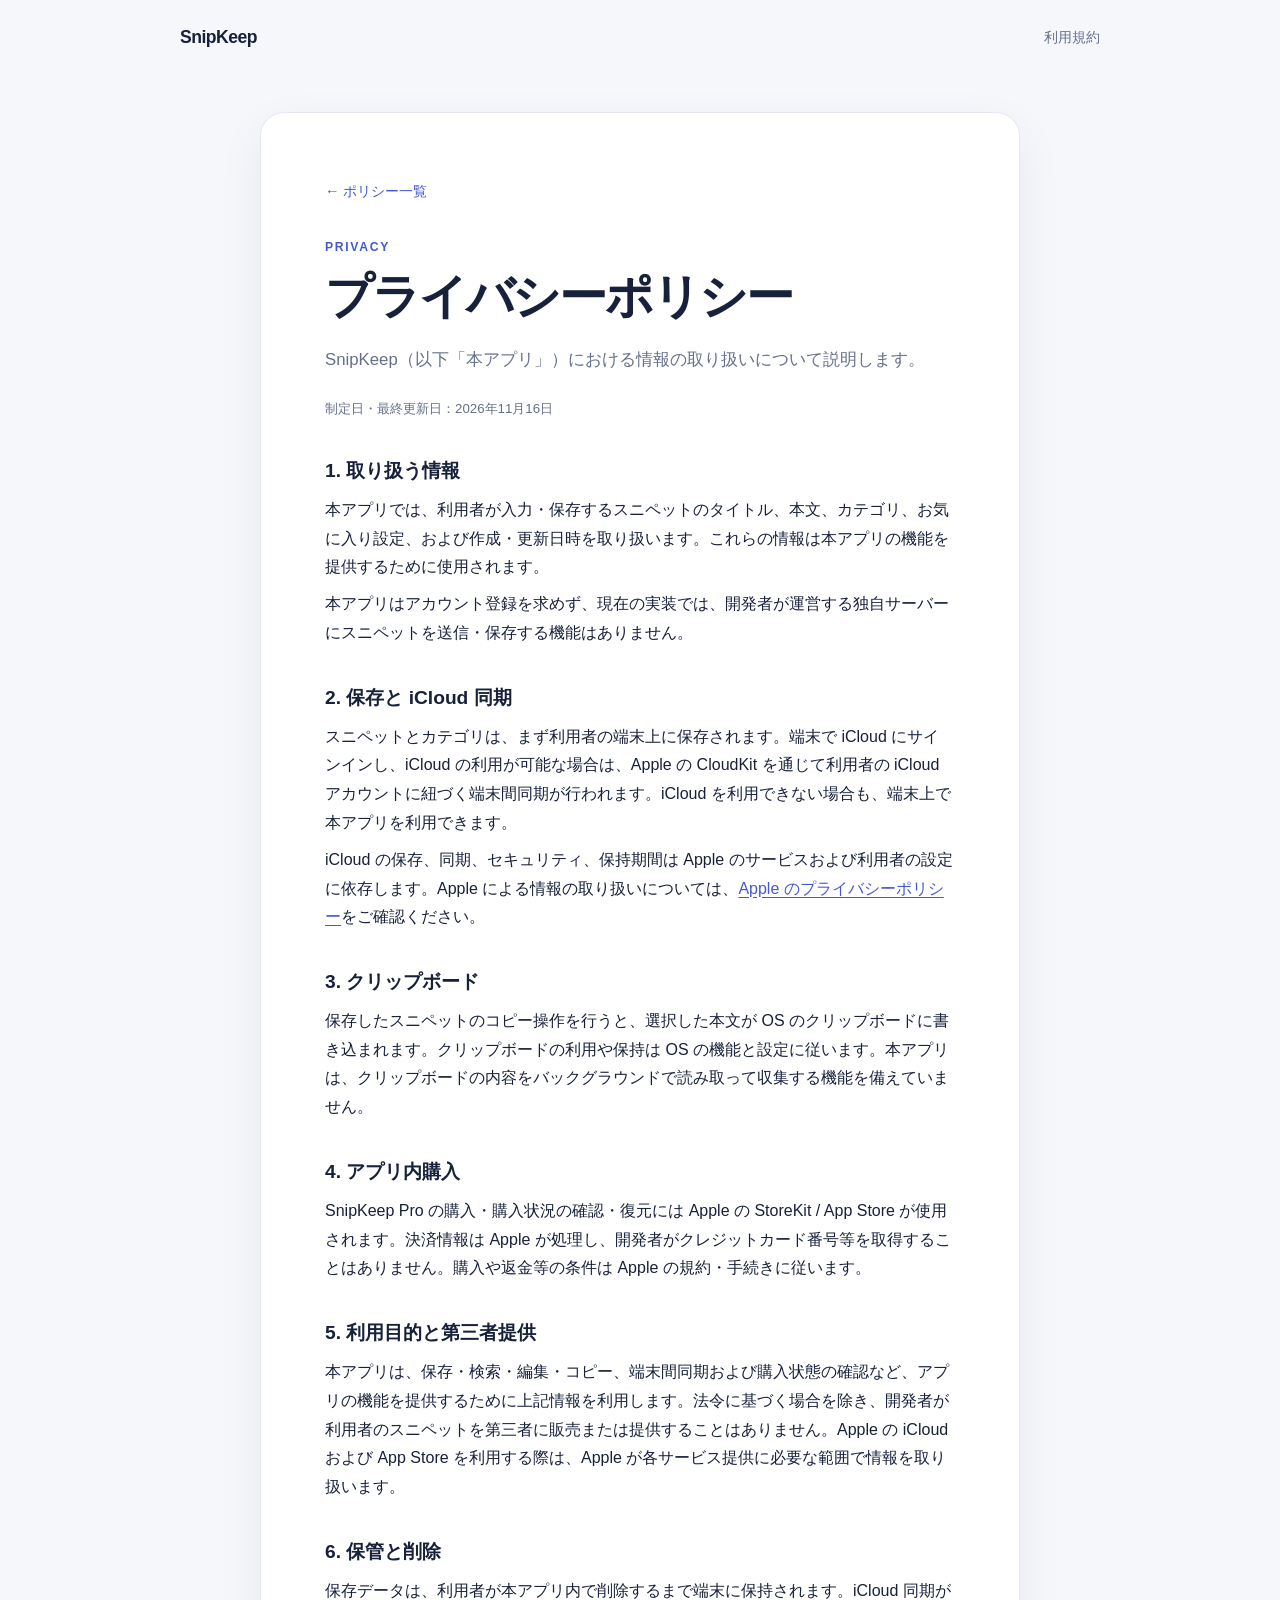
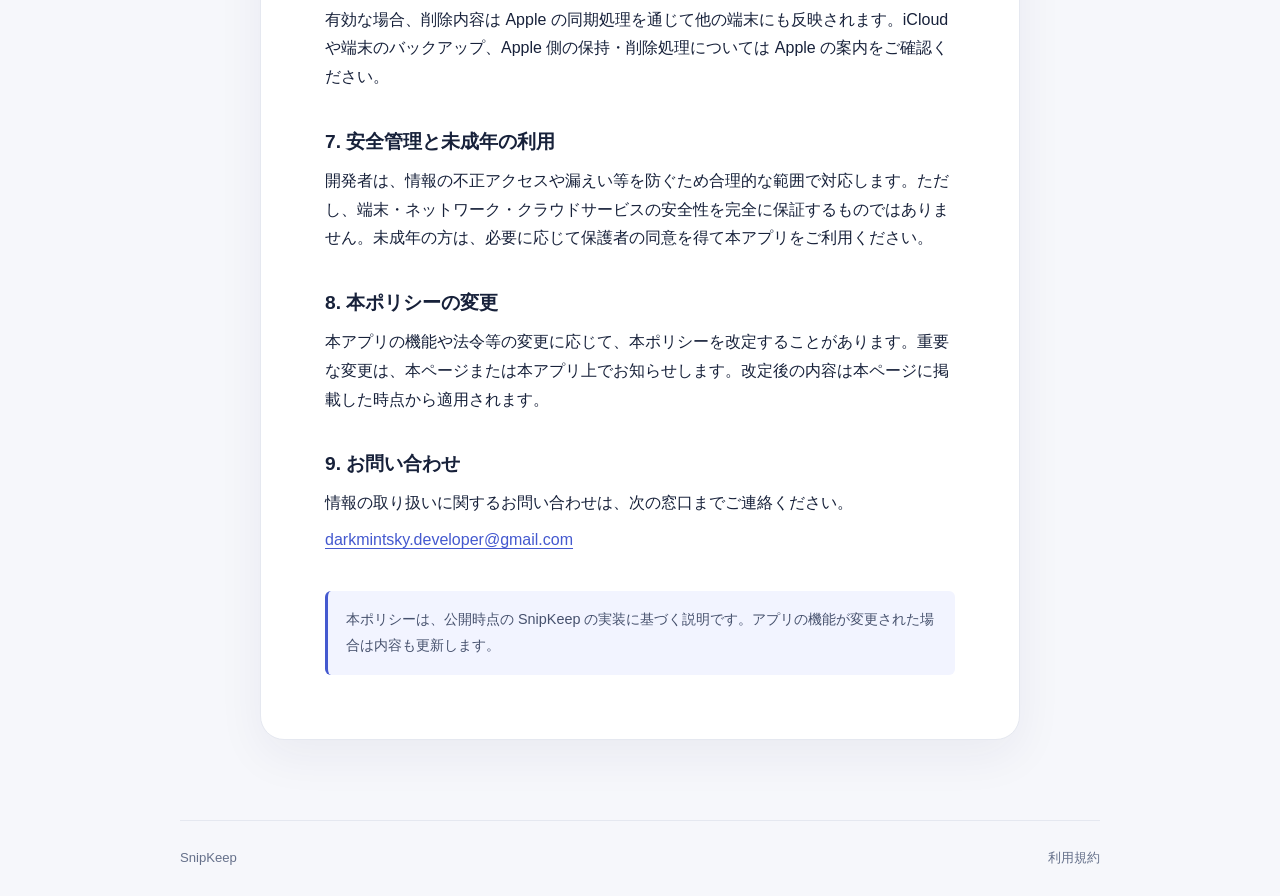
==== privacy/index.html @ a7847e31 "Add SnipKeep legal pages Co-authored-by: Copilot <223556219+Copilot@users.noreply.github.com>" ====
<!doctype html>
<html lang="ja">
<head>
  <meta charset="utf-8">
  <meta name="viewport" content="width=device-width, initial-scale=1">
  <meta name="description" content="SnipKeep のプライバシーポリシー。保存データ、iCloud 同期、アプリ内購入の取り扱いについて説明します。">
  <meta name="theme-color" content="#f6f7fb">
  <title>プライバシーポリシー — SnipKeep</title>
  <link rel="stylesheet" href="../assets/site.css">
</head>
<body>
  <header class="site-header">
    <a class="brand" href="../">SnipKeep</a>
    <a class="header-label" href="../terms/">利用規約</a>
  </header>
  <main class="document">
    <a class="back-link" href="../">← ポリシー一覧</a>
    <p class="eyebrow">PRIVACY</p>
    <h1>プライバシーポリシー</h1>
    <p class="lead">SnipKeep（以下「本アプリ」）における情報の取り扱いについて説明します。</p>
    <p class="updated">制定日・最終更新日：2026年11月16日</p>

    <section>
      <h2>1. 取り扱う情報</h2>
      <p>本アプリでは、利用者が入力・保存するスニペットのタイトル、本文、カテゴリ、お気に入り設定、および作成・更新日時を取り扱います。これらの情報は本アプリの機能を提供するために使用されます。</p>
      <p>本アプリはアカウント登録を求めず、現在の実装では、開発者が運営する独自サーバーにスニペットを送信・保存する機能はありません。</p>
    </section>

    <section>
      <h2>2. 保存と iCloud 同期</h2>
      <p>スニペットとカテゴリは、まず利用者の端末上に保存されます。端末で iCloud にサインインし、iCloud の利用が可能な場合は、Apple の CloudKit を通じて利用者の iCloud アカウントに紐づく端末間同期が行われます。iCloud を利用できない場合も、端末上で本アプリを利用できます。</p>
      <p>iCloud の保存、同期、セキュリティ、保持期間は Apple のサービスおよび利用者の設定に依存します。Apple による情報の取り扱いについては、<a href="https://www.apple.com/legal/privacy/" rel="noopener noreferrer">Apple のプライバシーポリシー</a>をご確認ください。</p>
    </section>

    <section>
      <h2>3. クリップボード</h2>
      <p>保存したスニペットのコピー操作を行うと、選択した本文が OS のクリップボードに書き込まれます。クリップボードの利用や保持は OS の機能と設定に従います。本アプリは、クリップボードの内容をバックグラウンドで読み取って収集する機能を備えていません。</p>
    </section>

    <section>
      <h2>4. アプリ内購入</h2>
      <p>SnipKeep Pro の購入・購入状況の確認・復元には Apple の StoreKit / App Store が使用されます。決済情報は Apple が処理し、開発者がクレジットカード番号等を取得することはありません。購入や返金等の条件は Apple の規約・手続きに従います。</p>
    </section>

    <section>
      <h2>5. 利用目的と第三者提供</h2>
      <p>本アプリは、保存・検索・編集・コピー、端末間同期および購入状態の確認など、アプリの機能を提供するために上記情報を利用します。法令に基づく場合を除き、開発者が利用者のスニペットを第三者に販売または提供することはありません。Apple の iCloud および App Store を利用する際は、Apple が各サービス提供に必要な範囲で情報を取り扱います。</p>
    </section>

    <section>
      <h2>6. 保管と削除</h2>
      <p>保存データは、利用者が本アプリ内で削除するまで端末に保持されます。iCloud 同期が有効な場合、削除内容は Apple の同期処理を通じて他の端末にも反映されます。iCloud や端末のバックアップ、Apple 側の保持・削除処理については Apple の案内をご確認ください。</p>
    </section>

    <section>
      <h2>7. 安全管理と未成年の利用</h2>
      <p>開発者は、情報の不正アクセスや漏えい等を防ぐため合理的な範囲で対応します。ただし、端末・ネットワーク・クラウドサービスの安全性を完全に保証するものではありません。未成年の方は、必要に応じて保護者の同意を得て本アプリをご利用ください。</p>
    </section>

    <section>
      <h2>8. 本ポリシーの変更</h2>
      <p>本アプリの機能や法令等の変更に応じて、本ポリシーを改定することがあります。重要な変更は、本ページまたは本アプリ上でお知らせします。改定後の内容は本ページに掲載した時点から適用されます。</p>
    </section>

    <section>
      <h2>9. お問い合わせ</h2>
      <p>情報の取り扱いに関するお問い合わせは、次の窓口までご連絡ください。</p>
      <p><a href="mailto:darkmintsky.developer@gmail.com">darkmintsky.developer@gmail.com</a></p>
    </section>
    <aside class="notice">本ポリシーは、公開時点の SnipKeep の実装に基づく説明です。アプリの機能が変更された場合は内容も更新します。</aside>
  </main>
  <footer class="site-footer"><a href="../">SnipKeep</a><a href="../terms/">利用規約</a></footer>
</body>
</html>
---- assets/site.css ----
:root {
  color-scheme: light;
  --ink: #17213a;
  --muted: #65708a;
  --accent: #4459cf;
  --line: #e5e8f0;
  --surface: #fff;
  --page: #f6f7fb;
}

* { box-sizing: border-box; }

body {
  margin: 0;
  background: var(--page);
  color: var(--ink);
  font-family: -apple-system, BlinkMacSystemFont, "Segoe UI", sans-serif;
  line-height: 1.8;
  -webkit-font-smoothing: antialiased;
}

a { color: var(--accent); text-underline-offset: .2em; }
a:hover { color: #293daa; }

.site-header, .site-footer {
  display: flex;
  align-items: center;
  justify-content: space-between;
  width: min(100% - 40px, 920px);
  margin: 0 auto;
}

.site-header { min-height: 76px; }
.brand { color: var(--ink); font-size: 1.1rem; font-weight: 750; letter-spacing: -.03em; text-decoration: none; }
.header-label { color: var(--muted); font-size: .88rem; text-decoration: none; }

.home, .document {
  width: min(100% - 40px, 760px);
  margin: 36px auto 80px;
  padding: clamp(24px, 6vw, 64px);
  border: 1px solid var(--line);
  border-radius: 24px;
  background: var(--surface);
  box-shadow: 0 16px 48px rgb(26 39 81 / 6%);
}

.home { margin-top: 40px; }
.eyebrow { margin: 0 0 8px; color: var(--accent); font-size: .76rem; font-weight: 750; letter-spacing: .14em; }
h1 { margin: 0; font-size: clamp(2rem, 5vw, 3rem); line-height: 1.25; letter-spacing: -.045em; }
.intro, .lead { margin: 18px 0 0; color: var(--muted); font-size: 1.05rem; }
.updated { margin: 22px 0 0; color: var(--muted); font-size: .83rem; }

.document-links { display: grid; gap: 12px; margin-top: 36px; }
.document-card {
  display: grid;
  grid-template-columns: 44px 1fr 24px;
  align-items: center;
  gap: 16px;
  min-height: 88px;
  padding: 16px 20px;
  border: 1px solid var(--line);
  border-radius: 15px;
  color: var(--ink);
  text-decoration: none;
  transition: border-color .16s ease, transform .16s ease, box-shadow .16s ease;
}
.document-card:hover { border-color: #b7c0ef; box-shadow: 0 8px 24px rgb(26 39 81 / 7%); transform: translateY(-2px); }
.card-icon { display: grid; width: 40px; height: 40px; place-items: center; border-radius: 12px; background: #eef0ff; color: var(--accent); font-size: .8rem; font-weight: 750; }
.document-card strong, .document-card small { display: block; }
.document-card small { margin-top: 2px; color: var(--muted); font-size: .85rem; }
.arrow { color: var(--accent); font-size: 1.2rem; }

.back-link { display: inline-block; margin-bottom: 32px; font-size: .9rem; text-decoration: none; }
.document section { margin-top: 36px; }
.document h2 { margin: 0 0 10px; font-size: 1.2rem; line-height: 1.5; }
.document section p { margin: 8px 0; }
.notice { margin-top: 36px; padding: 16px 18px; border-left: 3px solid var(--accent); border-radius: 6px; background: #f2f4ff; color: #46516d; font-size: .9rem; }

.site-footer { min-height: 76px; border-top: 1px solid var(--line); color: var(--muted); font-size: .82rem; }
.site-footer a { color: inherit; text-decoration: none; }
.site-footer a:hover { color: var(--accent); }

:focus-visible { outline: 3px solid #8794f2; outline-offset: 3px; }

@media (max-width: 520px) {
  .site-header, .site-footer { width: min(100% - 28px, 920px); }
  .home, .document { width: min(100% - 24px, 760px); margin: 18px auto 36px; padding: 24px 20px; border-radius: 18px; }
  .home { margin-top: 24px; }
  .document-card { grid-template-columns: 40px 1fr 18px; gap: 12px; padding: 14px; }
  .document section { margin-top: 30px; }
}
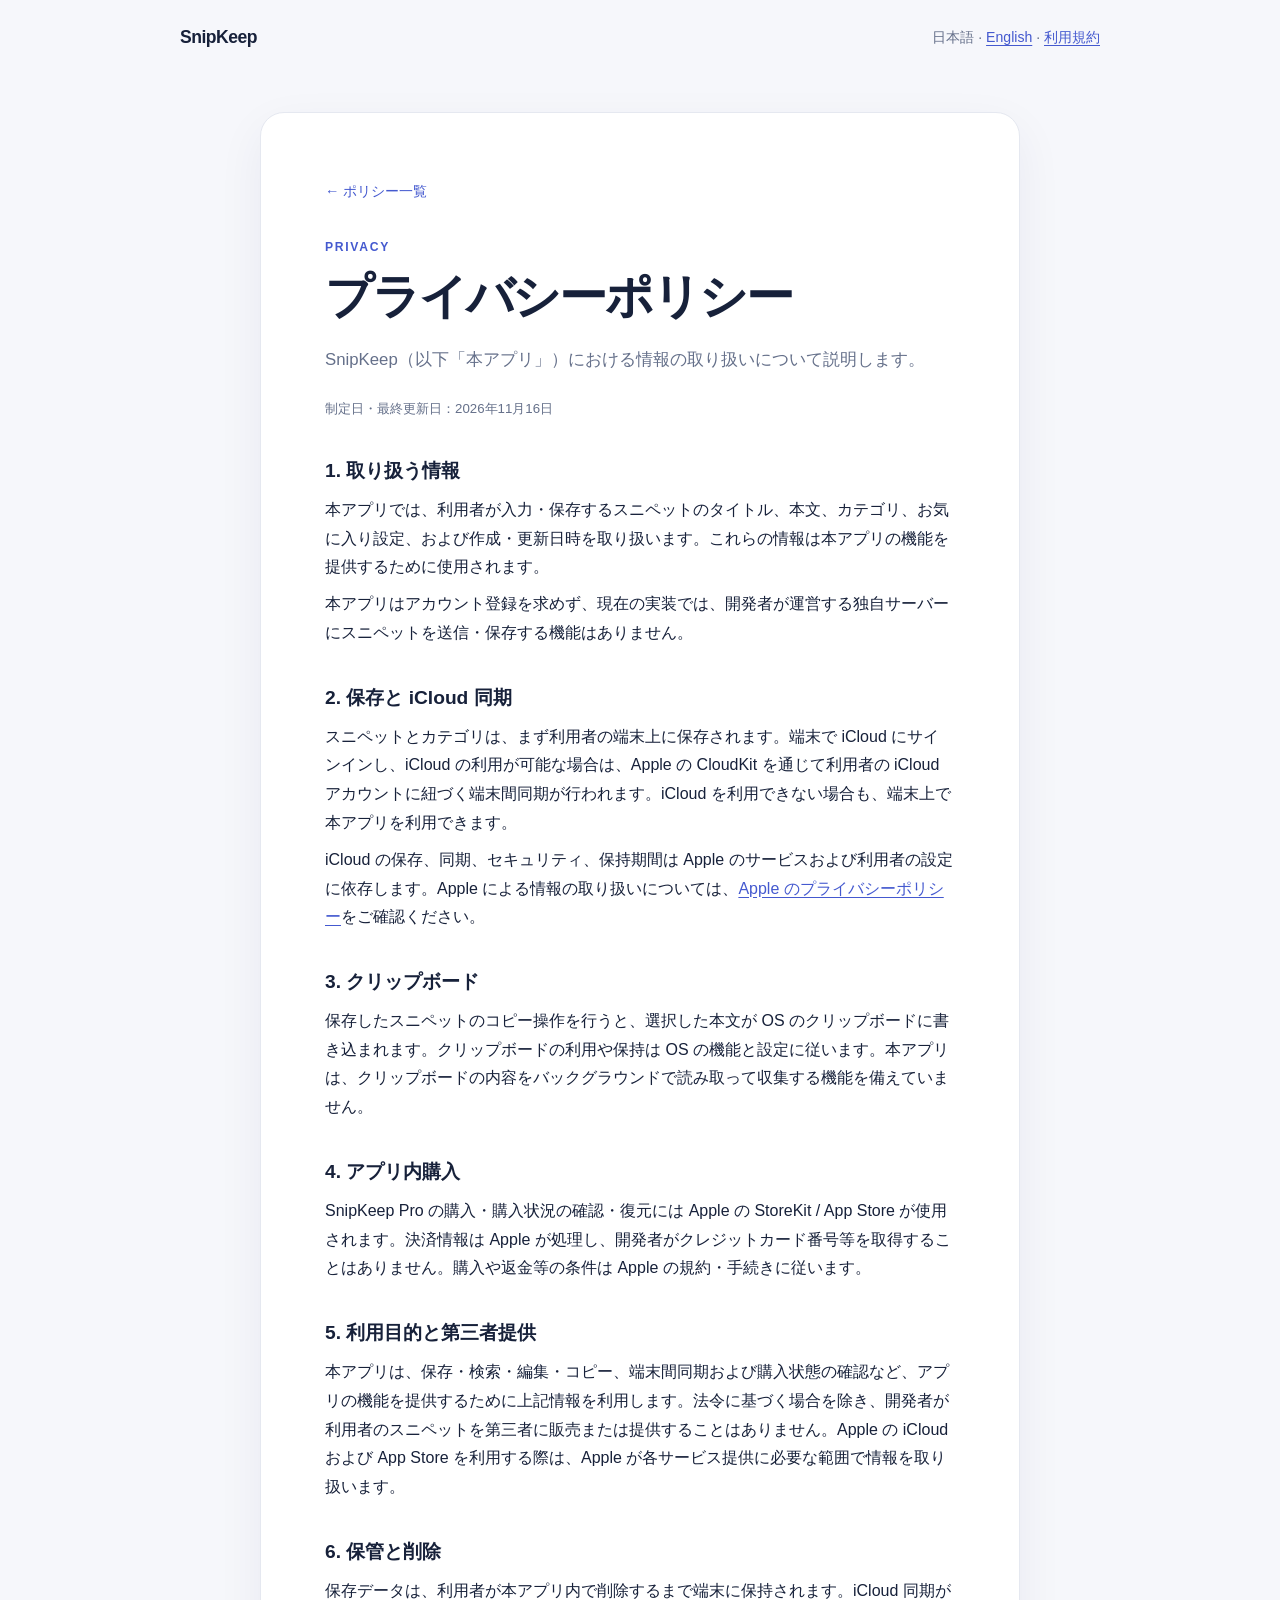
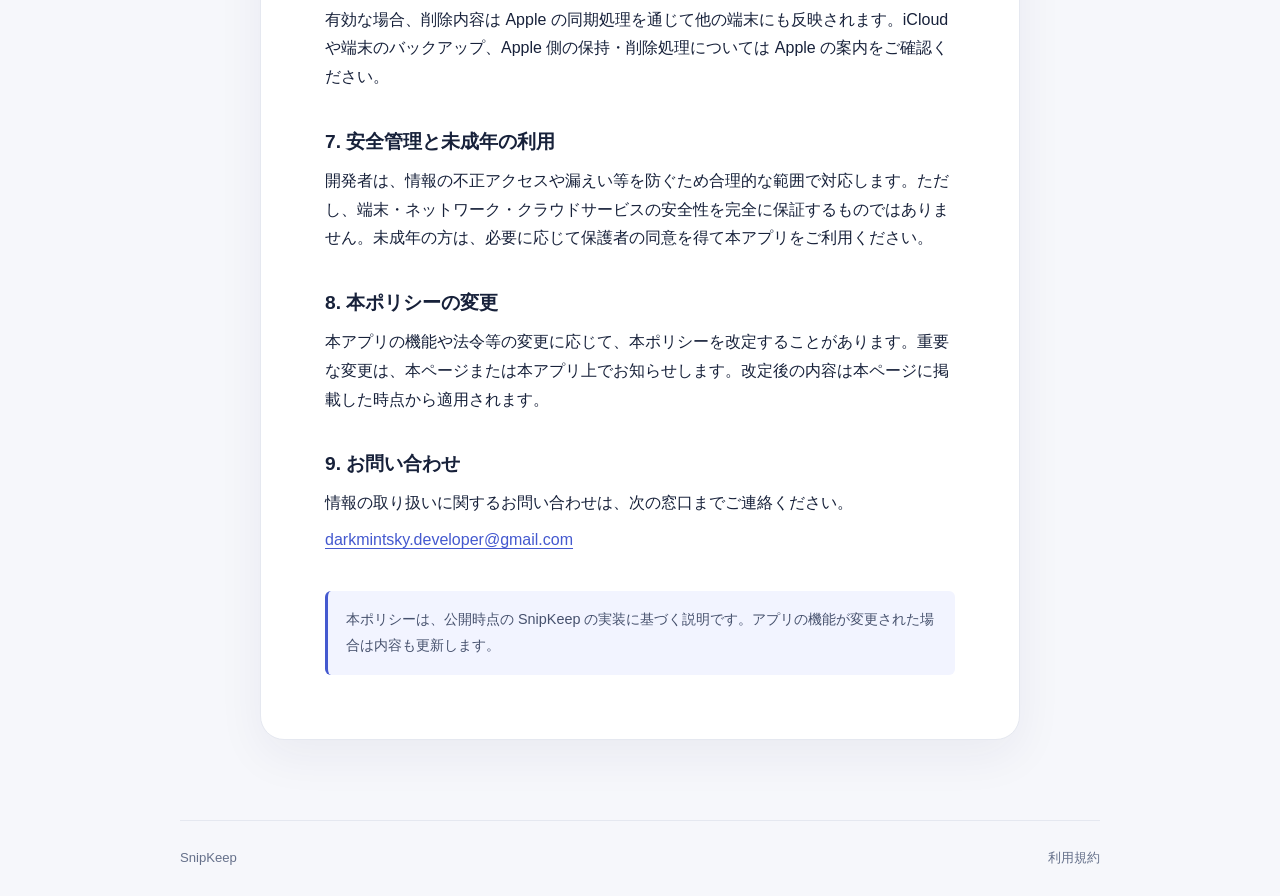
==== commit 4f2cd3a2: "Add English legal pages Co-authored-by: Copilot <223556219+Copilot@users.noreply.github.com>" ====
--- a/privacy/index.html
+++ b/privacy/index.html
@@ -11,7 +11,7 @@
 <body>
   <header class="site-header">
     <a class="brand" href="../">SnipKeep</a>
-    <a class="header-label" href="../terms/">利用規約</a>
+    <nav class="header-label" aria-label="Language"><span aria-current="page">日本語</span> · <a href="../en/privacy/">English</a> · <a href="../terms/">利用規約</a></nav>
   </header>
   <main class="document">
     <a class="back-link" href="../">← ポリシー一覧</a>
